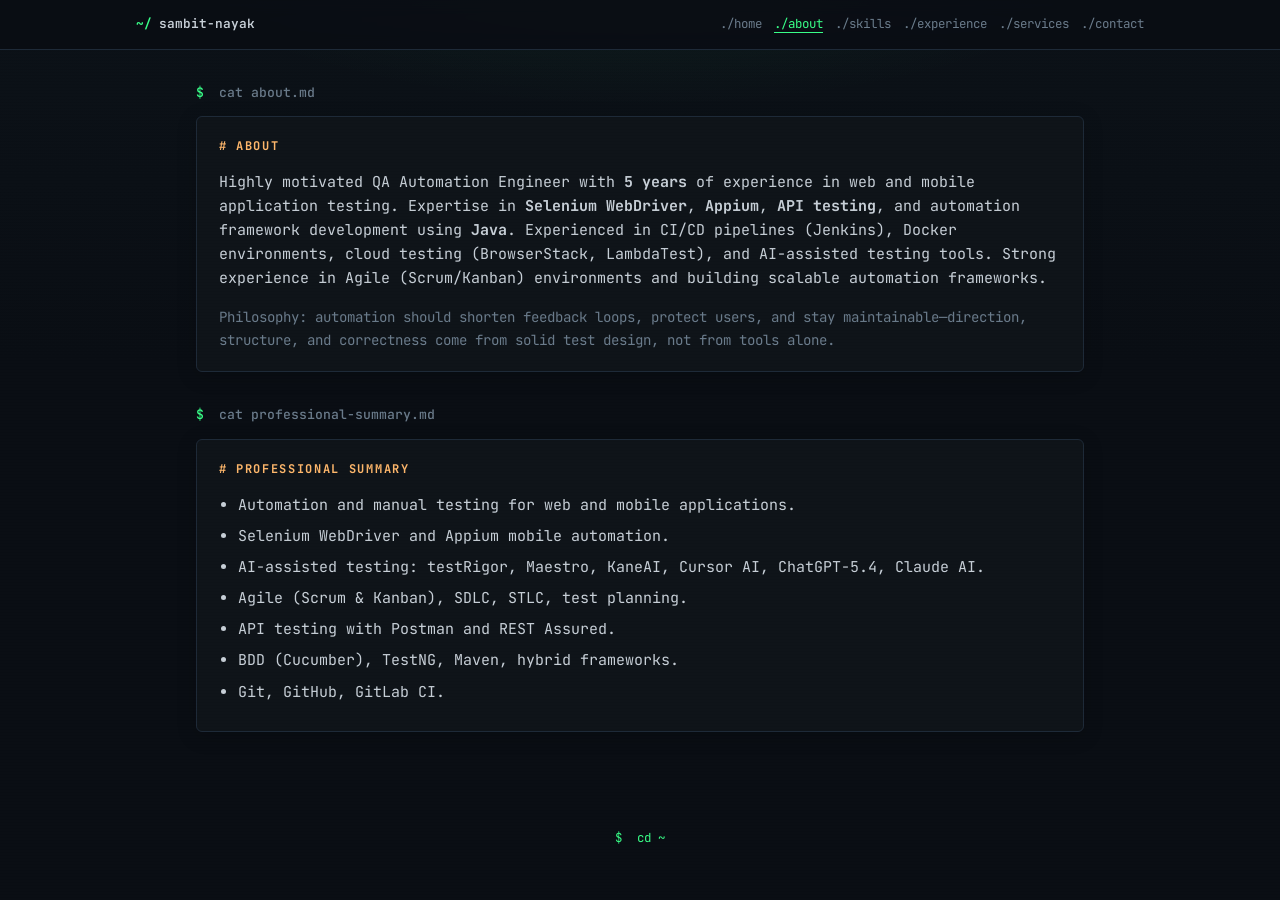
==== about/index.html @ ddbfd96e "Add portfolio site: home, about, skills, experience, services, contact" ====
<!DOCTYPE html>
<html lang="en">
<head>
  <meta charset="UTF-8" />
  <meta name="viewport" content="width=device-width, initial-scale=1.0" />
  <title>About — Sambit Kumar Nayak</title>
  <link rel="preconnect" href="https://fonts.googleapis.com" />
  <link rel="preconnect" href="https://fonts.gstatic.com" crossorigin />
  <link href="https://fonts.googleapis.com/css2?family=JetBrains+Mono:wght@400;500;600;700&display=swap" rel="stylesheet" />
  <link rel="stylesheet" href="../assets/site.css" />
</head>
<body data-page="about">
  <div class="scanlines" aria-hidden="true"></div>
  <header class="site-header">
    <div class="site-header-inner">
      <a class="brand" href="../home/index.html"><span class="prompt">~/</span>sambit-nayak</a>
      <nav class="site-nav" aria-label="Primary">
        <a href="../home/index.html" data-nav="home">./home</a>
        <a href="index.html" data-nav="about">./about</a>
        <a href="../skills/index.html" data-nav="skills">./skills</a>
        <a href="../experience/index.html" data-nav="experience">./experience</a>
        <a href="../services/index.html" data-nav="services">./services</a>
        <a href="../contact/index.html" data-nav="contact">./contact</a>
      </nav>
    </div>
  </header>

  <main class="wrap">
    <p class="section-cmd"><span class="prompt">$</span> cat about.md</p>
    <div class="panel">
      <h2 class="hash-title"># About</h2>
      <p class="lead">
        Highly motivated QA Automation Engineer with <strong>5 years</strong> of experience in web and mobile application testing.
        Expertise in <strong>Selenium WebDriver</strong>, <strong>Appium</strong>, <strong>API testing</strong>, and automation framework development using <strong>Java</strong>.
        Experienced in CI/CD pipelines (Jenkins), Docker environments, cloud testing (BrowserStack, LambdaTest), and AI-assisted testing tools.
        Strong experience in Agile (Scrum/Kanban) environments and building scalable automation frameworks.
      </p>
      <p class="lead" style="margin-top:1rem;color:var(--muted);font-size:0.88rem">
        Philosophy: automation should shorten feedback loops, protect users, and stay maintainable—direction, structure, and correctness come from solid test design, not from tools alone.
      </p>
    </div>

    <p class="section-cmd"><span class="prompt">$</span> cat professional-summary.md</p>
    <div class="panel">
      <h2 class="hash-title"># Professional summary</h2>
      <ul class="bullet-list">
        <li>Automation and manual testing for web and mobile applications.</li>
        <li>Selenium WebDriver and Appium mobile automation.</li>
        <li>AI-assisted testing: testRigor, Maestro, KaneAI, Cursor AI, ChatGPT-5.4, Claude AI.</li>
        <li>Agile (Scrum &amp; Kanban), SDLC, STLC, test planning.</li>
        <li>API testing with Postman and REST Assured.</li>
        <li>BDD (Cucumber), TestNG, Maven, hybrid frameworks.</li>
        <li>Git, GitHub, GitLab CI.</li>
      </ul>
    </div>
  </main>

  <footer class="site-footer">
    <a href="../home/index.html"><span class="prompt">$</span> cd ~</a>
  </footer>
  <script src="../assets/site.js"></script>
</body>
</html>
---- assets/site.css ----
:root {
  --bg: #0a0e14;
  --bg-panel: #0f1419;
  --border: #1e2a38;
  --text: #c8d0d8;
  --muted: #6b7c8c;
  --accent: #39ff88;
  --accent-dim: #2bc070;
  --accent-glow: rgba(57, 255, 136, 0.1);
  --gold: #ffb86c;
  --font: "JetBrains Mono", ui-monospace, SFMono-Regular, monospace;
}

*,
*::before,
*::after {
  box-sizing: border-box;
}

html {
  scroll-behavior: smooth;
}

body {
  margin: 0;
  min-height: 100vh;
  font-family: var(--font);
  font-size: 15px;
  line-height: 1.6;
  color: var(--text);
  background: var(--bg);
  background-image:
    radial-gradient(ellipse 100% 60% at 50% -15%, var(--accent-glow), transparent 45%),
    linear-gradient(180deg, #0c1218 0%, var(--bg) 40%);
}

a {
  color: var(--accent);
  text-decoration: none;
}

a:hover {
  color: #7dffaf;
  text-decoration: underline;
}

.muted {
  color: var(--muted);
}

.prompt {
  color: var(--accent);
  margin-right: 0.45rem;
  user-select: none;
}

.scanlines {
  pointer-events: none;
  position: fixed;
  inset: 0;
  z-index: 50;
  opacity: 0.025;
  background: repeating-linear-gradient(
    0deg,
    transparent,
    transparent 2px,
    #000 2px,
    #000 3px
  );
}

/* Nav */
.site-header {
  position: sticky;
  top: 0;
  z-index: 100;
  border-bottom: 1px solid var(--border);
  background: rgba(10, 14, 20, 0.92);
  backdrop-filter: blur(8px);
}

.site-header-inner {
  max-width: 1040px;
  margin: 0 auto;
  padding: 0.65rem 1rem;
  display: flex;
  flex-wrap: wrap;
  align-items: center;
  justify-content: space-between;
  gap: 0.75rem;
}

.brand {
  font-size: 0.8rem;
  font-weight: 600;
  color: var(--text);
}

.brand span {
  color: var(--accent);
}

.site-nav {
  display: flex;
  flex-wrap: wrap;
  gap: 0.35rem 0.75rem;
  font-size: 0.78rem;
}

.site-nav a {
  color: var(--muted);
  padding: 0.25rem 0;
}

.site-nav a:hover {
  color: var(--accent);
}

.site-nav a.is-active {
  color: var(--accent);
  text-decoration: underline;
  text-underline-offset: 4px;
}

.wrap {
  max-width: 920px;
  margin: 0 auto;
  padding: 2rem 1rem 3rem;
}

.section-cmd {
  font-size: 0.82rem;
  font-weight: 500;
  color: var(--muted);
  margin: 0 0 0.85rem;
}

.panel {
  background: var(--bg-panel);
  border: 1px solid var(--border);
  border-radius: 6px;
  padding: 1.25rem 1.35rem;
  margin-bottom: 2rem;
  box-shadow: 0 4px 20px rgba(0, 0, 0, 0.2);
}

.hash-title {
  margin: 0 0 0.85rem;
  font-size: 0.75rem;
  font-weight: 700;
  letter-spacing: 0.14em;
  text-transform: uppercase;
  color: var(--gold);
}

.lead {
  margin: 0;
}

.hero-name {
  margin: 0;
  font-size: clamp(1.6rem, 4vw, 2.1rem);
  font-weight: 700;
  color: #eef4f8;
}

.hero-role {
  margin: 0.5rem 0 0;
  color: var(--accent-dim);
}

.hero-meta {
  margin: 0.85rem 0 0;
  font-size: 0.88rem;
}

.stats {
  display: grid;
  grid-template-columns: repeat(4, 1fr);
  gap: 0.75rem;
  margin-top: 1.5rem;
}

@media (max-width: 640px) {
  .stats {
    grid-template-columns: repeat(2, 1fr);
  }
}

.stat {
  border: 1px solid var(--border);
  border-radius: 6px;
  padding: 0.9rem;
  text-align: center;
}

.stat-num {
  display: block;
  font-size: 1.2rem;
  font-weight: 700;
  color: var(--accent);
}

.stat-label {
  font-size: 0.68rem;
  color: var(--muted);
  text-transform: uppercase;
  letter-spacing: 0.06em;
}

.bullet-list {
  margin: 0;
  padding-left: 1.2rem;
}

.bullet-list li {
  margin-bottom: 0.45rem;
}

/* Skills */
.skill-group {
  margin-bottom: 1.35rem;
}

.skill-group:last-child {
  margin-bottom: 0;
}

.skill-group-title {
  margin: 0 0 0.65rem;
  font-size: 0.78rem;
  font-weight: 600;
  color: var(--accent-dim);
}

.skill-bar {
  display: grid;
  grid-template-columns: minmax(0, 1fr) minmax(80px, 120px) 40px;
  align-items: center;
  gap: 0.6rem;
  margin-bottom: 0.5rem;
}

@media (max-width: 520px) {
  .skill-bar {
    grid-template-columns: 1fr;
  }

  .skill-bar .pct {
    justify-self: start;
  }
}

.skill-name {
  font-size: 0.8rem;
}

.bar {
  height: 6px;
  background: var(--border);
  border-radius: 3px;
  overflow: hidden;
}

.bar i {
  display: block;
  height: 100%;
  background: linear-gradient(90deg, var(--accent-dim), var(--accent));
  border-radius: 3px;
}

.pct {
  font-size: 0.72rem;
  color: var(--muted);
  text-align: right;
}

/* Experience */
.job {
  padding: 1.1rem 0;
  border-bottom: 1px solid var(--border);
}

.job:first-of-type {
  padding-top: 0;
}

.job:last-child {
  border-bottom: none;
  padding-bottom: 0;
}

.job-head {
  display: flex;
  flex-wrap: wrap;
  justify-content: space-between;
  gap: 0.35rem 1rem;
  align-items: baseline;
}

.job-title {
  margin: 0;
  font-size: 0.98rem;
  font-weight: 600;
  color: #eef4f8;
}

.job-dates {
  margin: 0;
  font-size: 0.78rem;
  color: var(--accent);
}

.job-co {
  margin: 0.25rem 0 0;
  font-size: 0.85rem;
  color: var(--muted);
}

.job-proj {
  margin: 0.35rem 0 0.5rem;
  font-size: 0.8rem;
  color: var(--gold);
}

.tag-row {
  display: flex;
  flex-wrap: wrap;
  gap: 0.35rem;
  margin-top: 0.65rem;
}

.tag {
  font-size: 0.65rem;
  padding: 0.15rem 0.45rem;
  border: 1px solid var(--border);
  border-radius: 4px;
  color: var(--muted);
}

/* Services grid */
.service-grid {
  display: grid;
  gap: 1rem;
}

@media (min-width: 560px) {
  .service-grid {
    grid-template-columns: repeat(2, 1fr);
  }
}

.service-card {
  border: 1px solid var(--border);
  border-radius: 6px;
  padding: 1rem 1.1rem;
  background: rgba(15, 20, 25, 0.6);
}

.service-card h3 {
  margin: 0 0 0.5rem;
  font-size: 0.88rem;
  color: var(--accent);
}

.service-card p {
  margin: 0;
  font-size: 0.82rem;
  color: var(--text);
  line-height: 1.55;
}

.service-icon {
  font-size: 1.1rem;
  margin-bottom: 0.35rem;
  display: block;
}

/* Contact JSON */
.json-block {
  margin: 0;
  padding: 1rem 1.15rem;
  font-size: 0.8rem;
  line-height: 1.7;
  overflow-x: auto;
  background: #06090c;
  border-radius: 4px;
  border: 1px solid var(--border);
}

.site-footer {
  max-width: 920px;
  margin: 0 auto;
  padding: 1rem 1rem 2rem;
  font-size: 0.78rem;
  color: var(--muted);
  text-align: center;
}

/* Boot overlay (home only) */
.boot-overlay {
  position: fixed;
  inset: 0;
  z-index: 200;
  display: flex;
  align-items: center;
  justify-content: center;
  background: var(--bg);
  transition: opacity 0.45s ease, visibility 0.45s ease;
}

.boot-overlay.done {
  opacity: 0;
  visibility: hidden;
  pointer-events: none;
}

.boot-line {
  margin: 0;
  line-height: 2;
  opacity: 0;
  animation: bootFade 0.35s ease forwards;
}

.boot-line:nth-child(1) {
  animation-delay: 0.08s;
}

.boot-line:nth-child(2) {
  animation-delay: 0.45s;
}

.boot-line:nth-child(3) {
  animation-delay: 0.8s;
}

.ok {
  color: var(--accent);
}

@keyframes bootFade {
  from {
    opacity: 0;
    transform: translateY(3px);
  }

  to {
    opacity: 1;
    transform: translateY(0);
  }
}

.cta-row {
  margin-top: 1.5rem;
  display: flex;
  flex-wrap: wrap;
  gap: 0.75rem;
}

.btn {
  display: inline-block;
  padding: 0.5rem 1rem;
  font-family: var(--font);
  font-size: 0.78rem;
  font-weight: 600;
  color: var(--bg);
  background: var(--accent);
  border-radius: 4px;
  border: none;
  cursor: pointer;
}

.btn:hover {
  filter: brightness(1.08);
  text-decoration: none;
  color: var(--bg);
}

.btn-ghost {
  background: transparent;
  color: var(--accent);
  border: 1px solid var(--accent);
}

.btn-ghost:hover {
  background: rgba(57, 255, 136, 0.08);
}
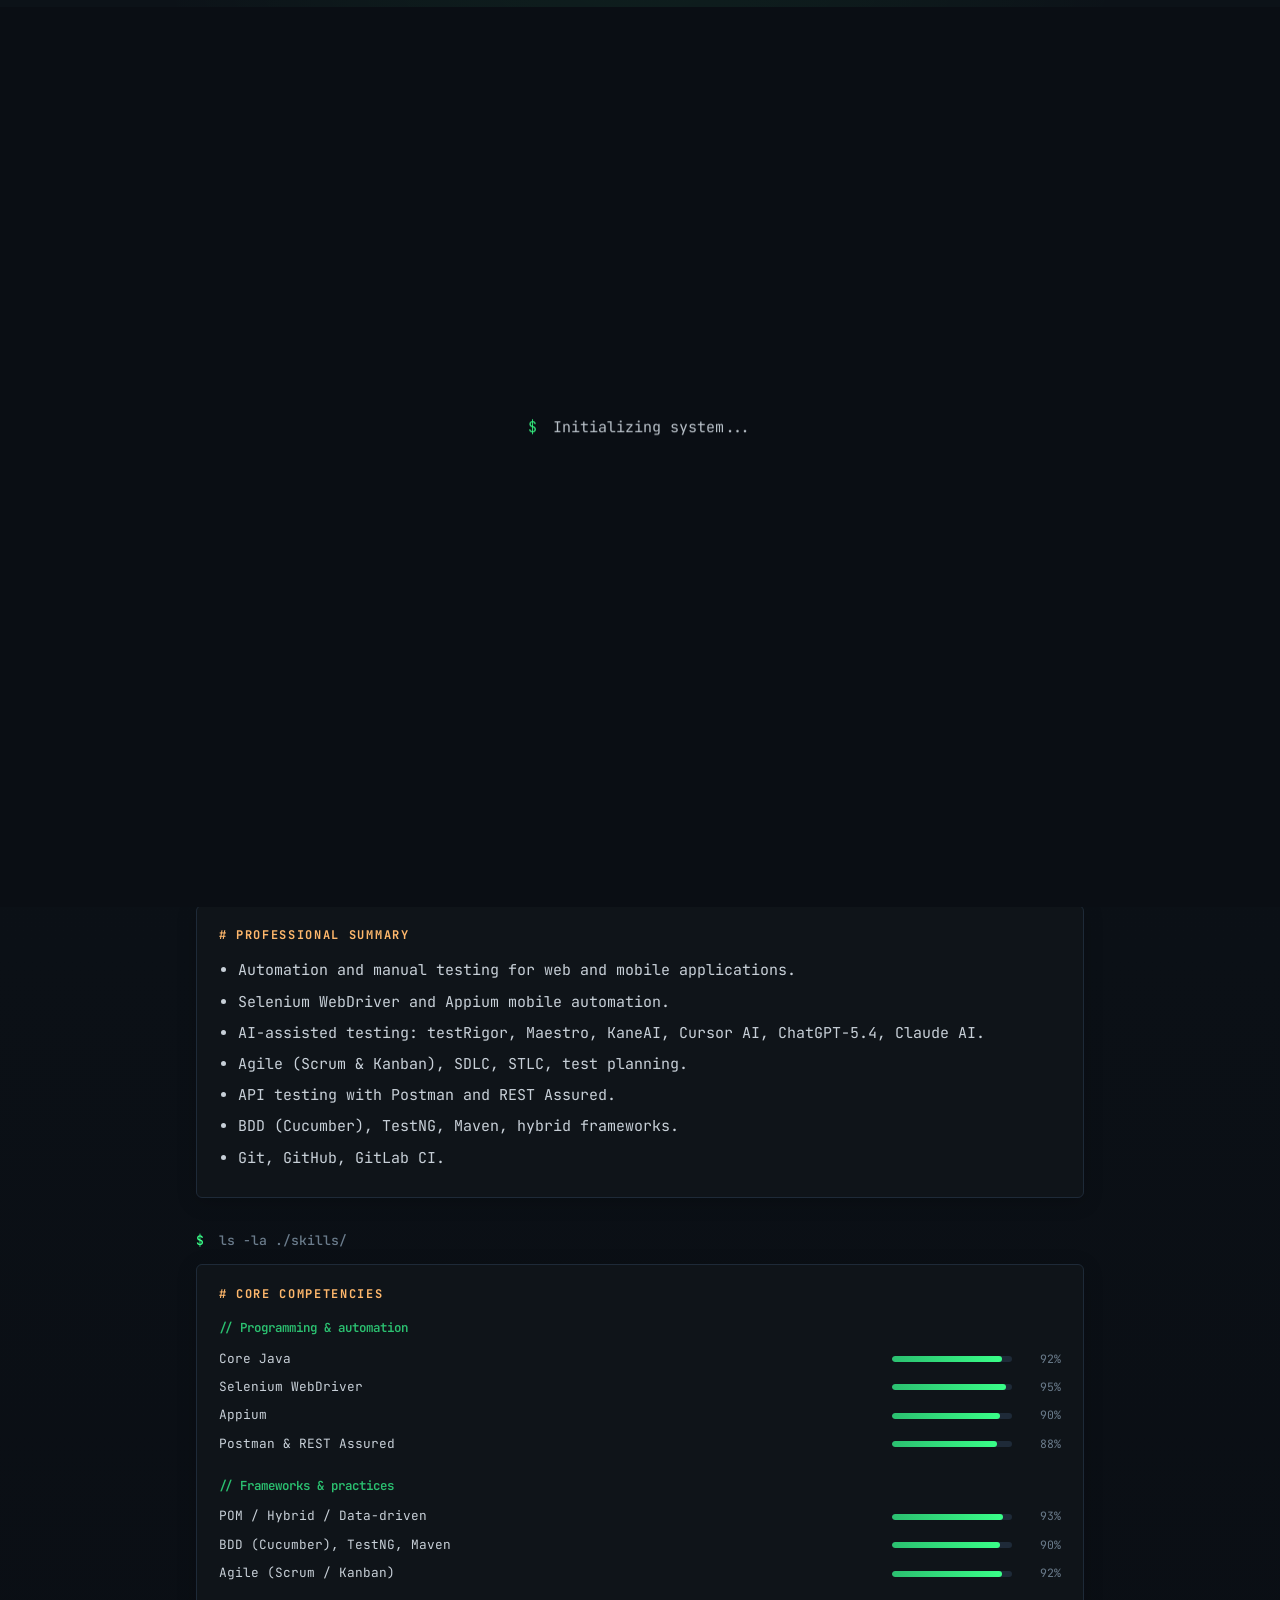
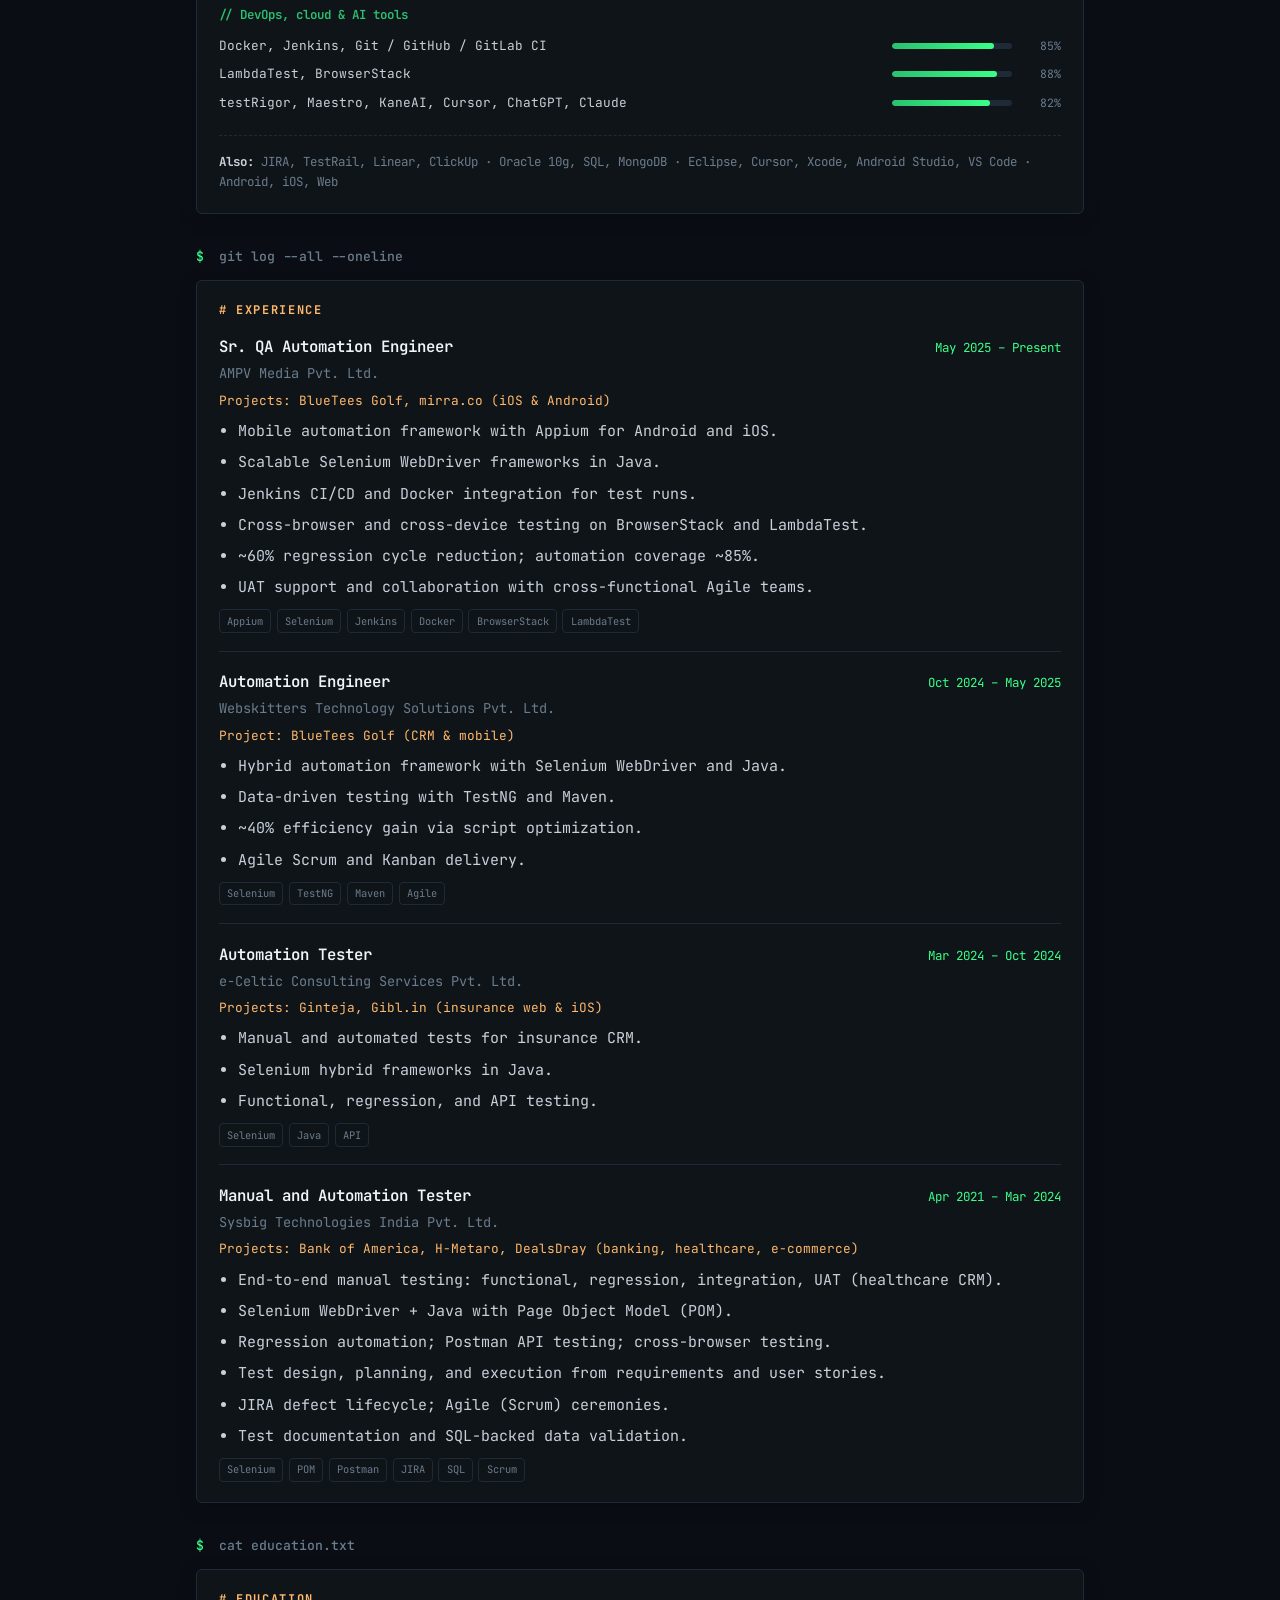
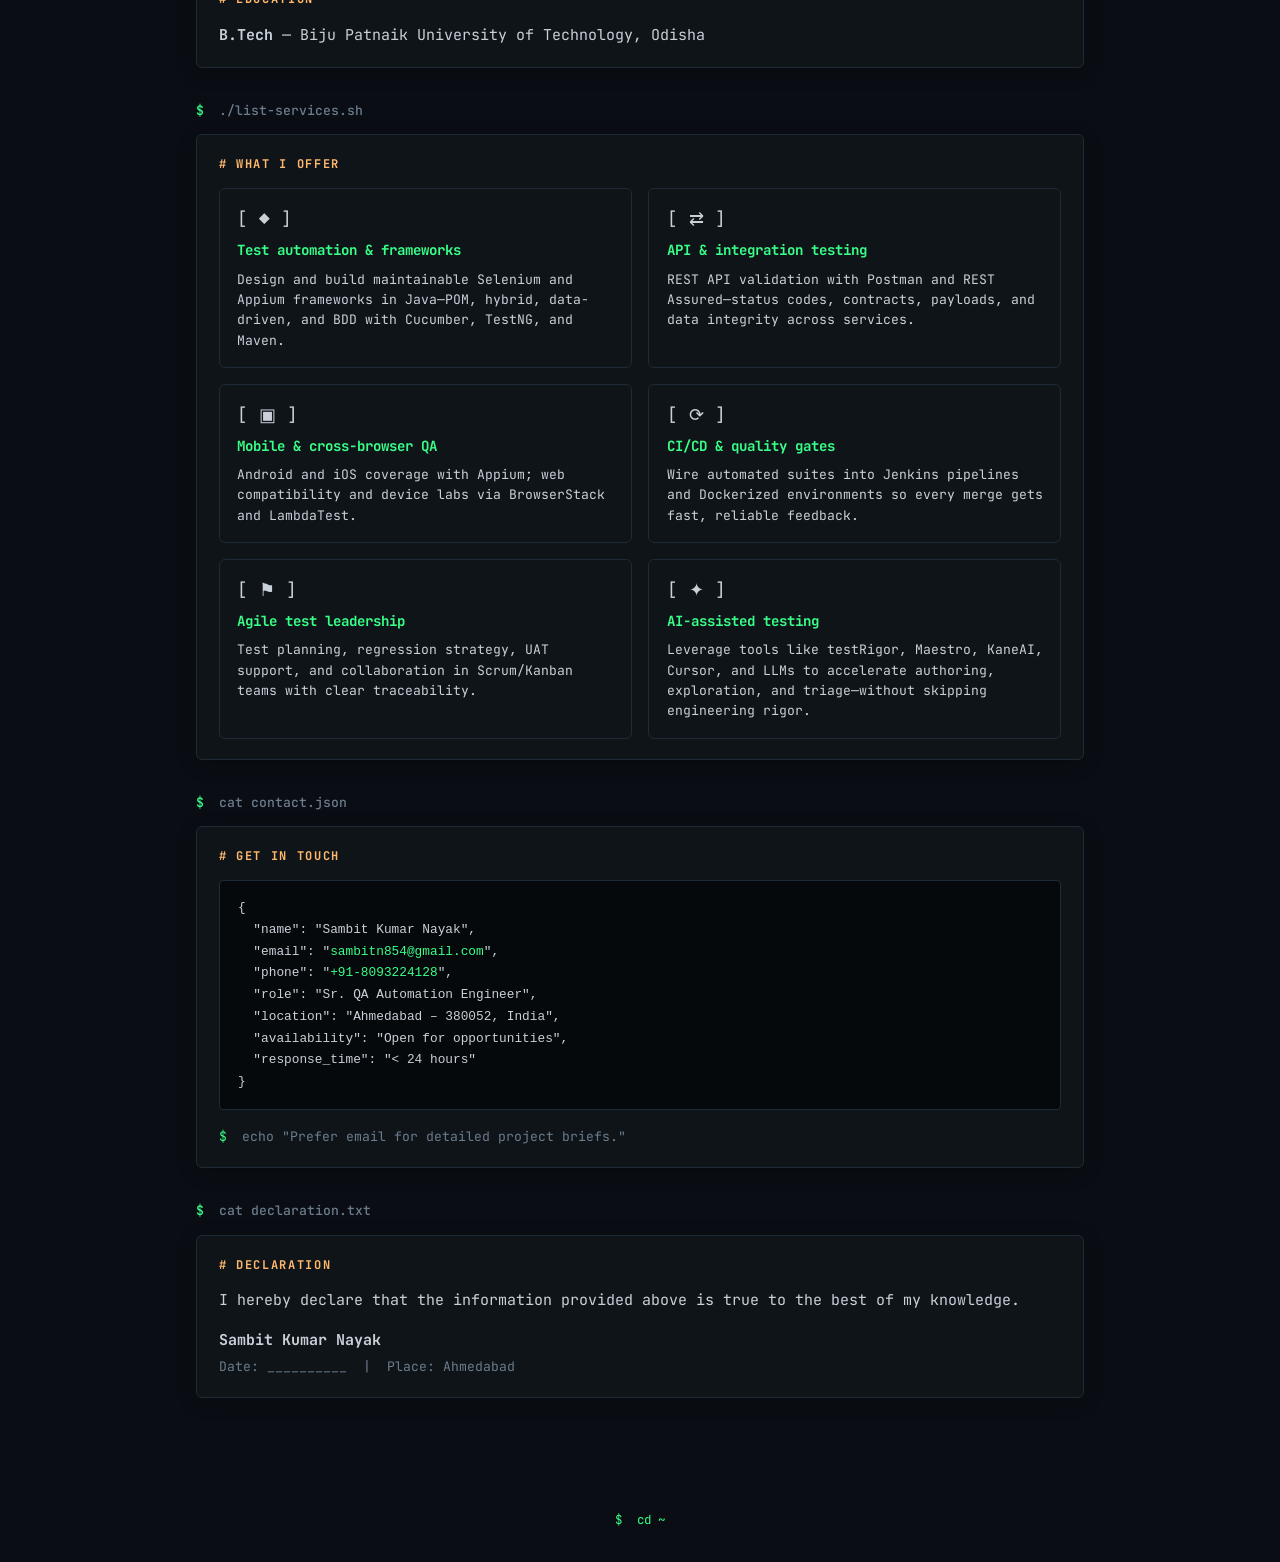
==== commit b619a7ef: "Single scrollable page: merge sections in index.html, hash nav, redirects Co-authored-by: Cursor <cu" ====
--- a/about/index.html
+++ b/about/index.html
@@ -2,62 +2,12 @@
 <html lang="en">
 <head>
   <meta charset="UTF-8" />
+  <meta http-equiv="refresh" content="0;url=../#about" />
   <meta name="viewport" content="width=device-width, initial-scale=1.0" />
-  <title>About — Sambit Kumar Nayak</title>
-  <link rel="preconnect" href="https://fonts.googleapis.com" />
-  <link rel="preconnect" href="https://fonts.gstatic.com" crossorigin />
-  <link href="https://fonts.googleapis.com/css2?family=JetBrains+Mono:wght@400;500;600;700&display=swap" rel="stylesheet" />
-  <link rel="stylesheet" href="../assets/site.css" />
+  <title>Redirect…</title>
+  <link rel="canonical" href="https://sambit.com/" />
 </head>
-<body data-page="about">
-  <div class="scanlines" aria-hidden="true"></div>
-  <header class="site-header">
-    <div class="site-header-inner">
-      <a class="brand" href="../home/index.html"><span class="prompt">~/</span>sambit-nayak</a>
-      <nav class="site-nav" aria-label="Primary">
-        <a href="../home/index.html" data-nav="home">./home</a>
-        <a href="index.html" data-nav="about">./about</a>
-        <a href="../skills/index.html" data-nav="skills">./skills</a>
-        <a href="../experience/index.html" data-nav="experience">./experience</a>
-        <a href="../services/index.html" data-nav="services">./services</a>
-        <a href="../contact/index.html" data-nav="contact">./contact</a>
-      </nav>
-    </div>
-  </header>
-
-  <main class="wrap">
-    <p class="section-cmd"><span class="prompt">$</span> cat about.md</p>
-    <div class="panel">
-      <h2 class="hash-title"># About</h2>
-      <p class="lead">
-        Highly motivated QA Automation Engineer with <strong>5 years</strong> of experience in web and mobile application testing.
-        Expertise in <strong>Selenium WebDriver</strong>, <strong>Appium</strong>, <strong>API testing</strong>, and automation framework development using <strong>Java</strong>.
-        Experienced in CI/CD pipelines (Jenkins), Docker environments, cloud testing (BrowserStack, LambdaTest), and AI-assisted testing tools.
-        Strong experience in Agile (Scrum/Kanban) environments and building scalable automation frameworks.
-      </p>
-      <p class="lead" style="margin-top:1rem;color:var(--muted);font-size:0.88rem">
-        Philosophy: automation should shorten feedback loops, protect users, and stay maintainable—direction, structure, and correctness come from solid test design, not from tools alone.
-      </p>
-    </div>
-
-    <p class="section-cmd"><span class="prompt">$</span> cat professional-summary.md</p>
-    <div class="panel">
-      <h2 class="hash-title"># Professional summary</h2>
-      <ul class="bullet-list">
-        <li>Automation and manual testing for web and mobile applications.</li>
-        <li>Selenium WebDriver and Appium mobile automation.</li>
-        <li>AI-assisted testing: testRigor, Maestro, KaneAI, Cursor AI, ChatGPT-5.4, Claude AI.</li>
-        <li>Agile (Scrum &amp; Kanban), SDLC, STLC, test planning.</li>
-        <li>API testing with Postman and REST Assured.</li>
-        <li>BDD (Cucumber), TestNG, Maven, hybrid frameworks.</li>
-        <li>Git, GitHub, GitLab CI.</li>
-      </ul>
-    </div>
-  </main>
-
-  <footer class="site-footer">
-    <a href="../home/index.html"><span class="prompt">$</span> cd ~</a>
-  </footer>
-  <script src="../assets/site.js"></script>
+<body style="margin:2rem;font-family:system-ui,sans-serif;background:#0a0e14;color:#c8d0d8">
+  <p>Redirecting to <a href="../#about" style="color:#39ff88">#about</a>…</p>
 </body>
 </html>
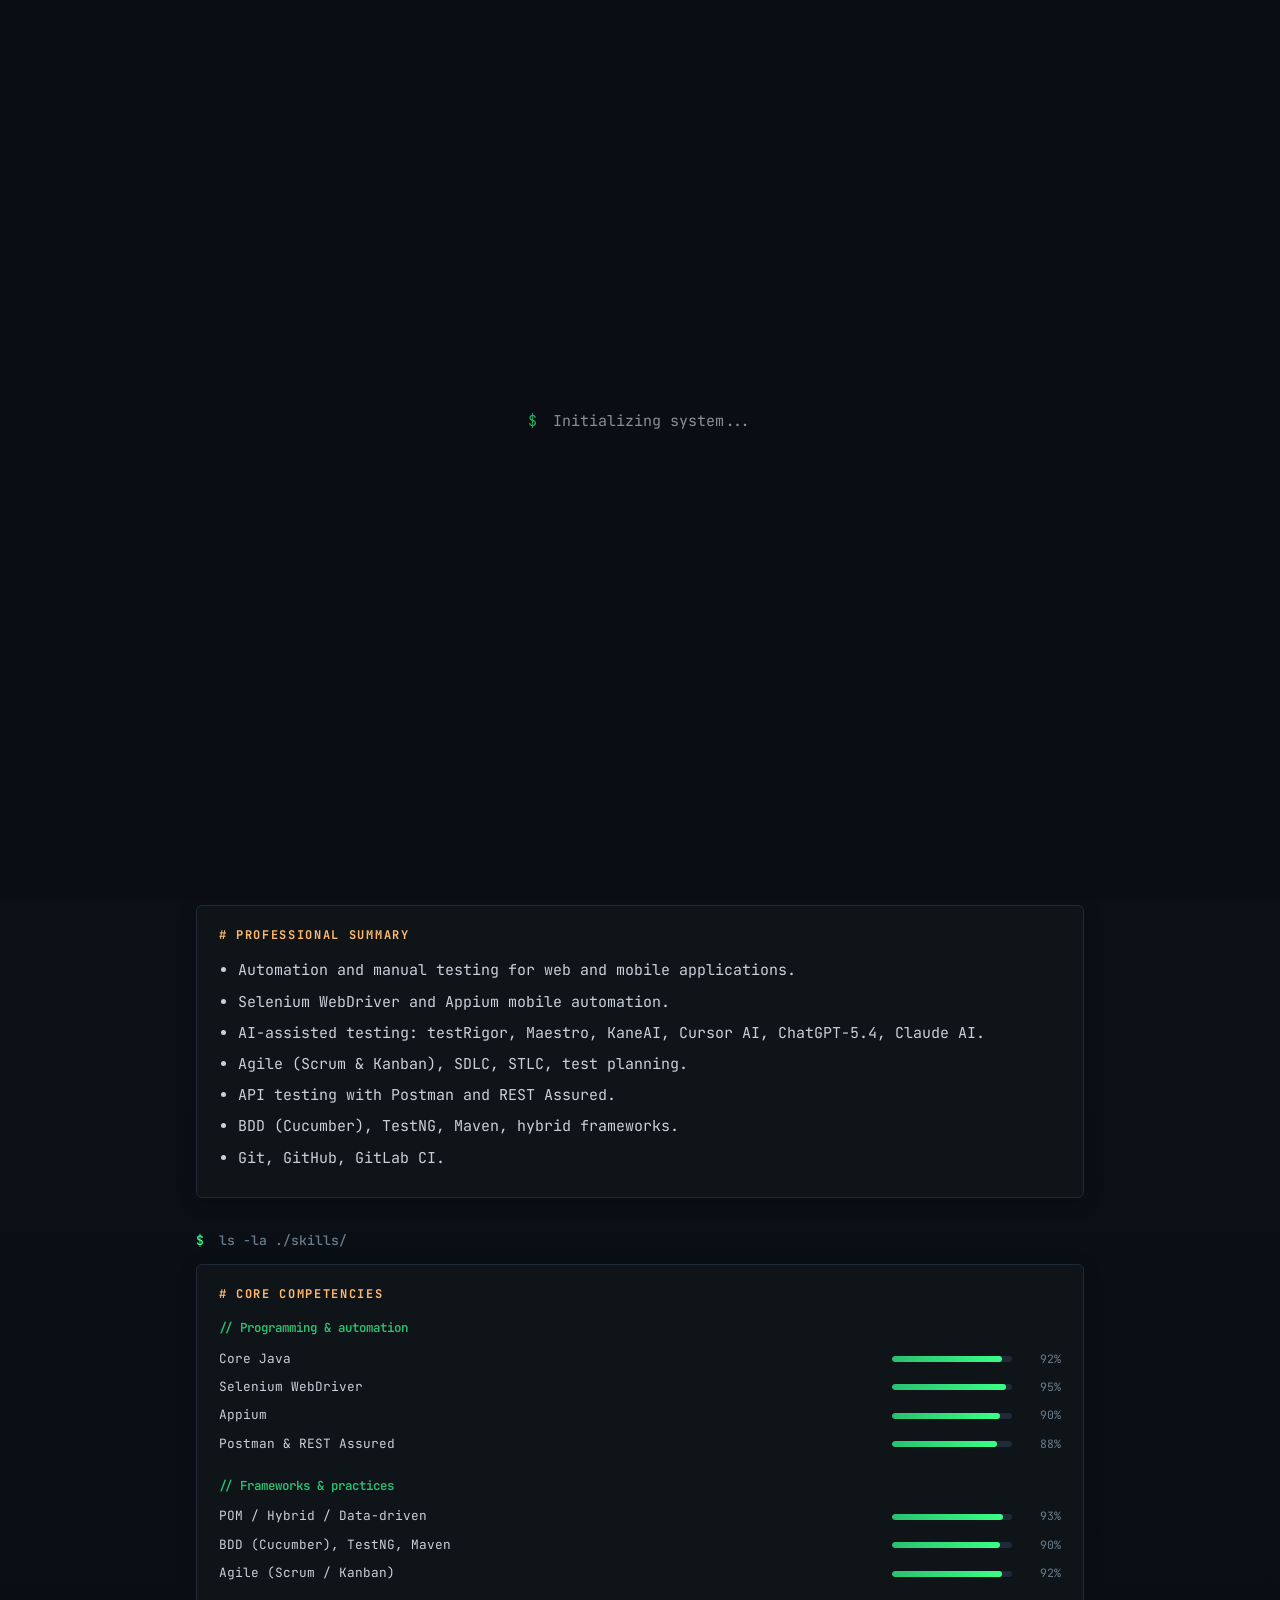
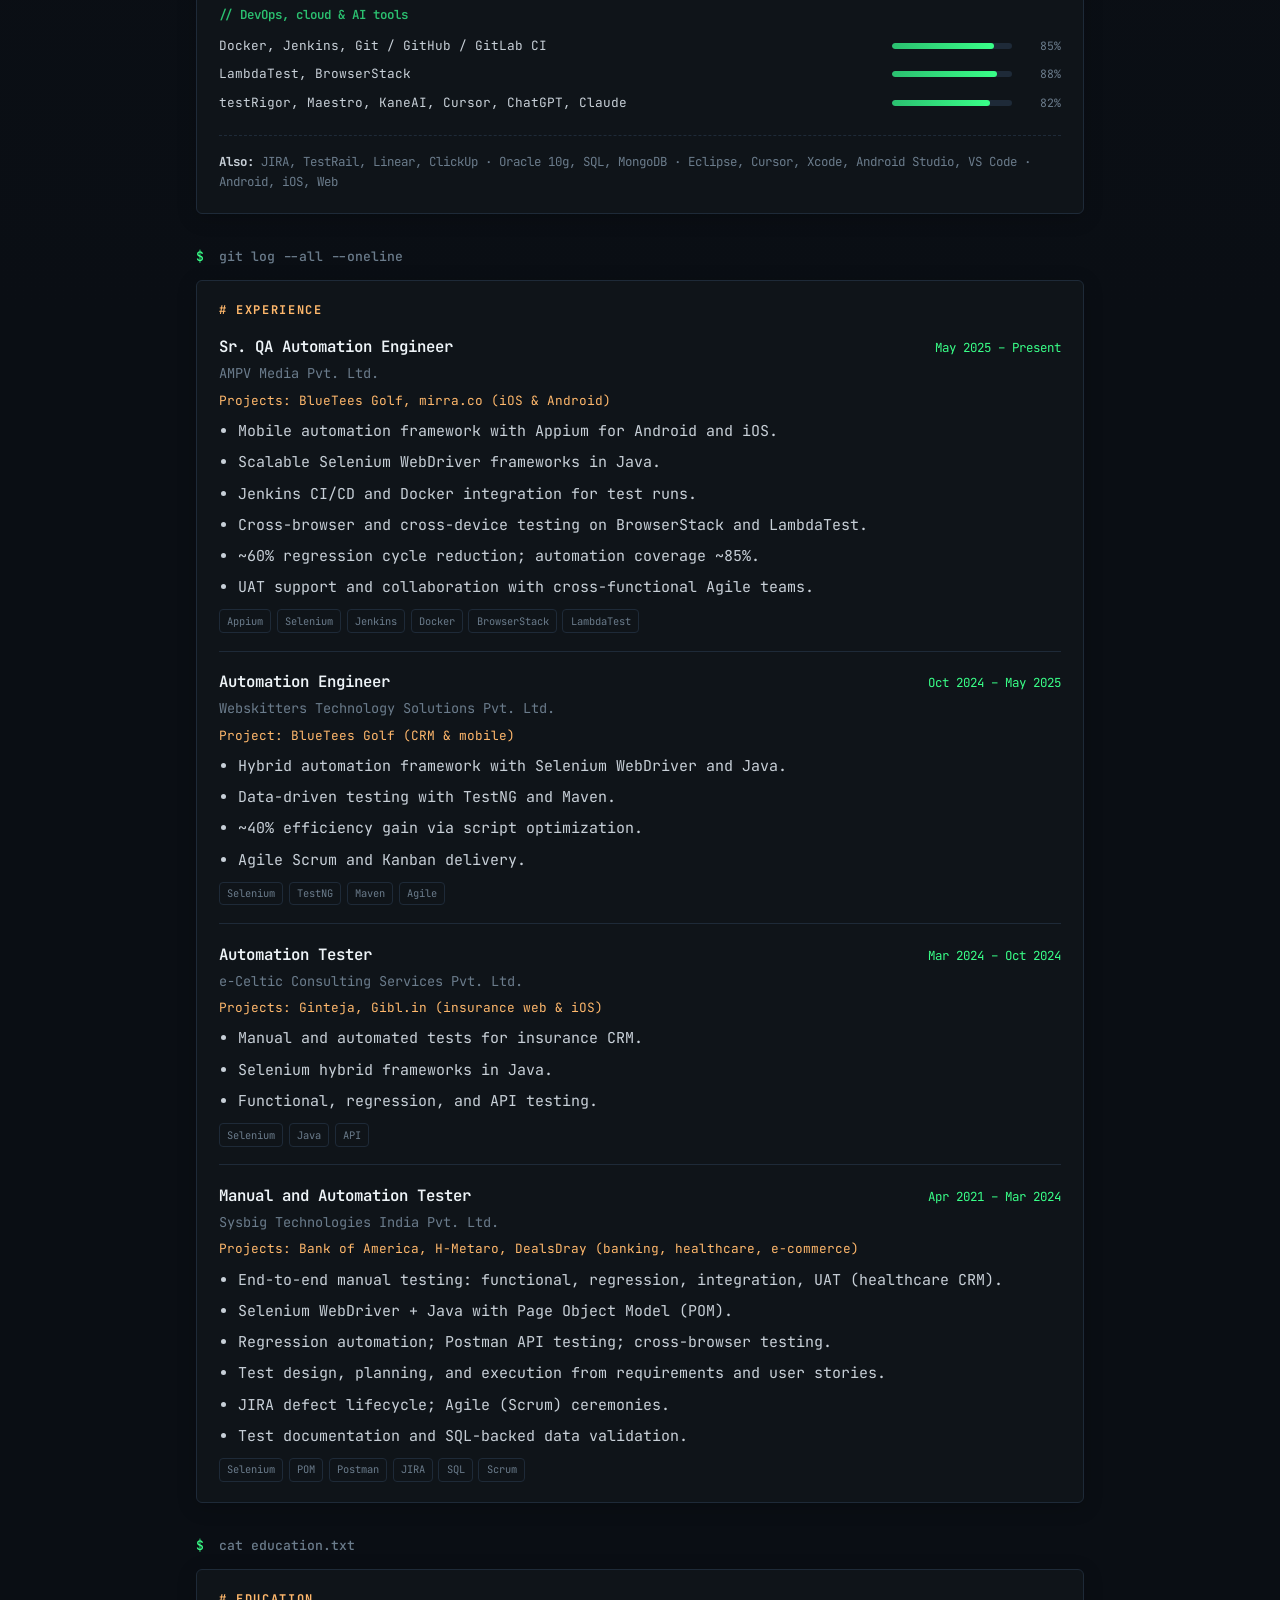
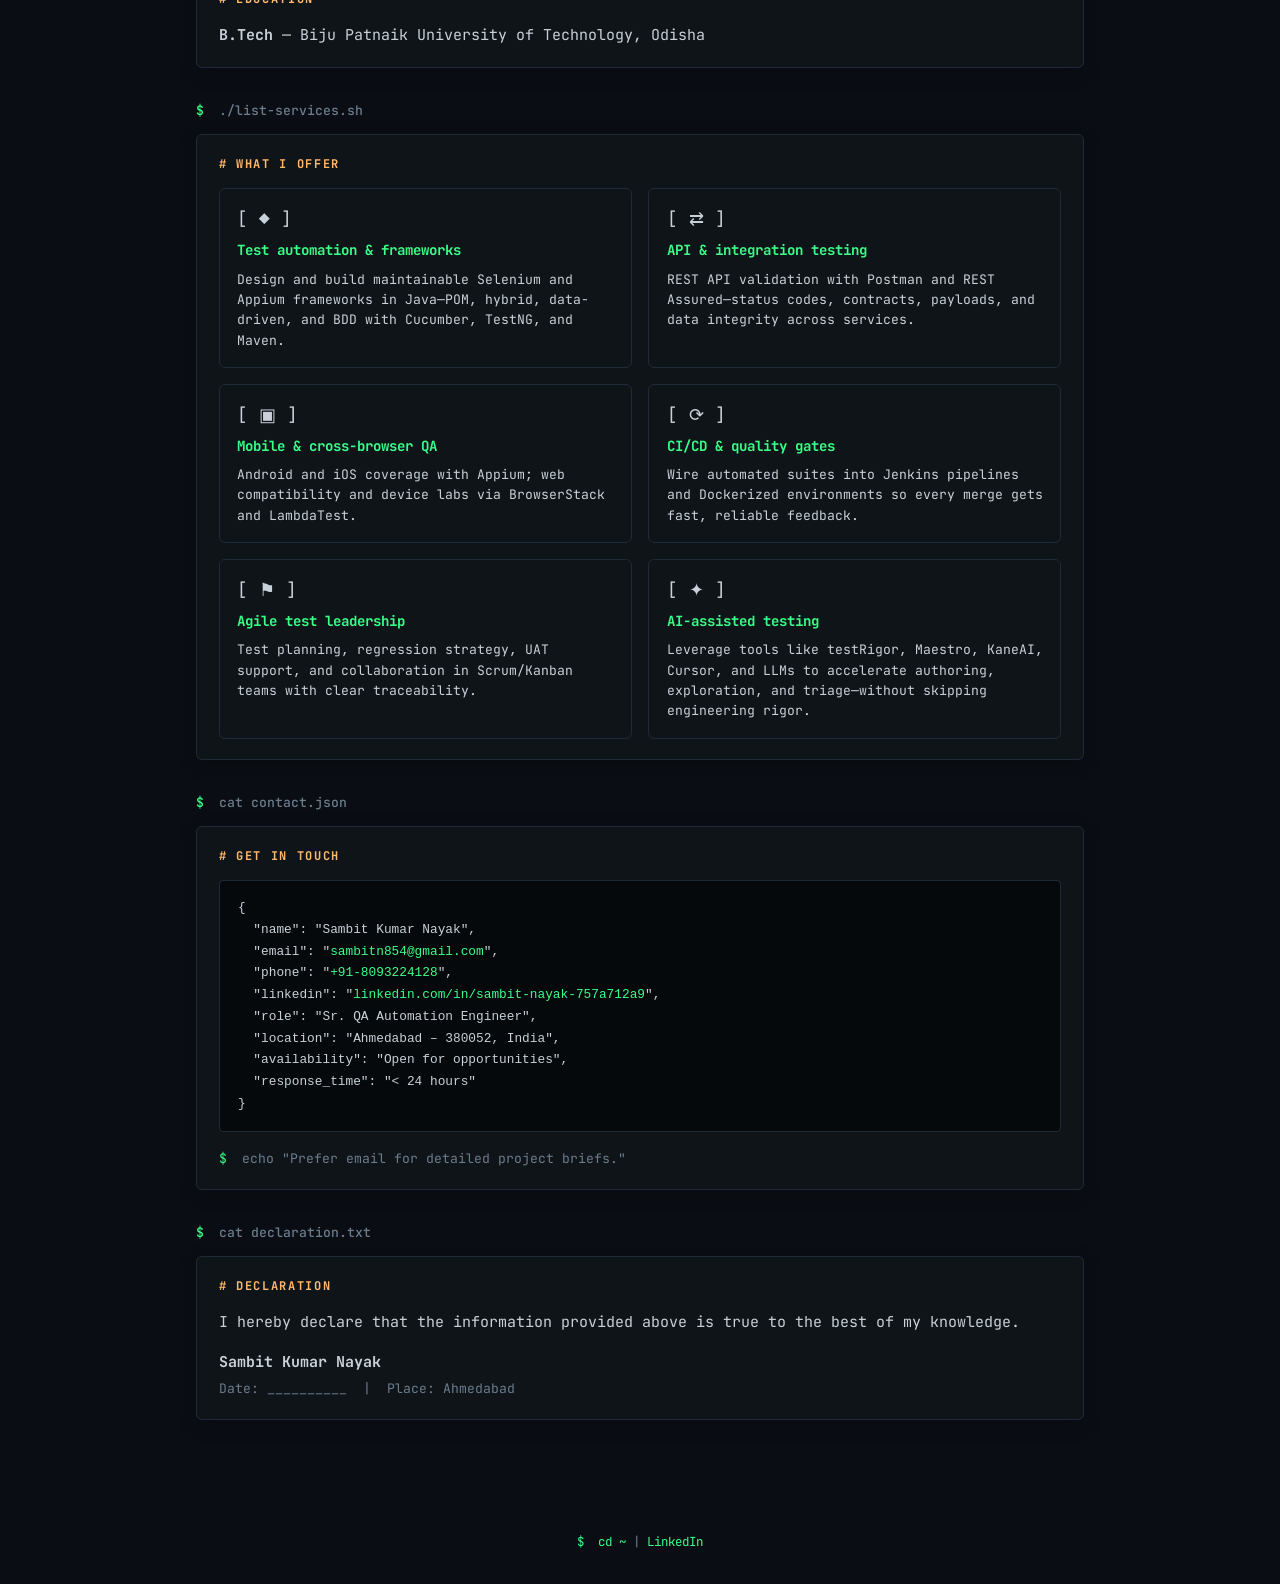
==== commit 6d12d16d: "Canonical www.sambit.com; README Vercel custom domain steps Co-authored-by: Cursor <cursoragent@curs" ====
--- a/about/index.html
+++ b/about/index.html
@@ -5,7 +5,7 @@
   <meta http-equiv="refresh" content="0;url=../#about" />
   <meta name="viewport" content="width=device-width, initial-scale=1.0" />
   <title>Redirect…</title>
-  <link rel="canonical" href="https://sambit.com/" />
+  <link rel="canonical" href="https://www.sambit.com/" />
 </head>
 <body style="margin:2rem;font-family:system-ui,sans-serif;background:#0a0e14;color:#c8d0d8">
   <p>Redirecting to <a href="../#about" style="color:#39ff88">#about</a>…</p>
